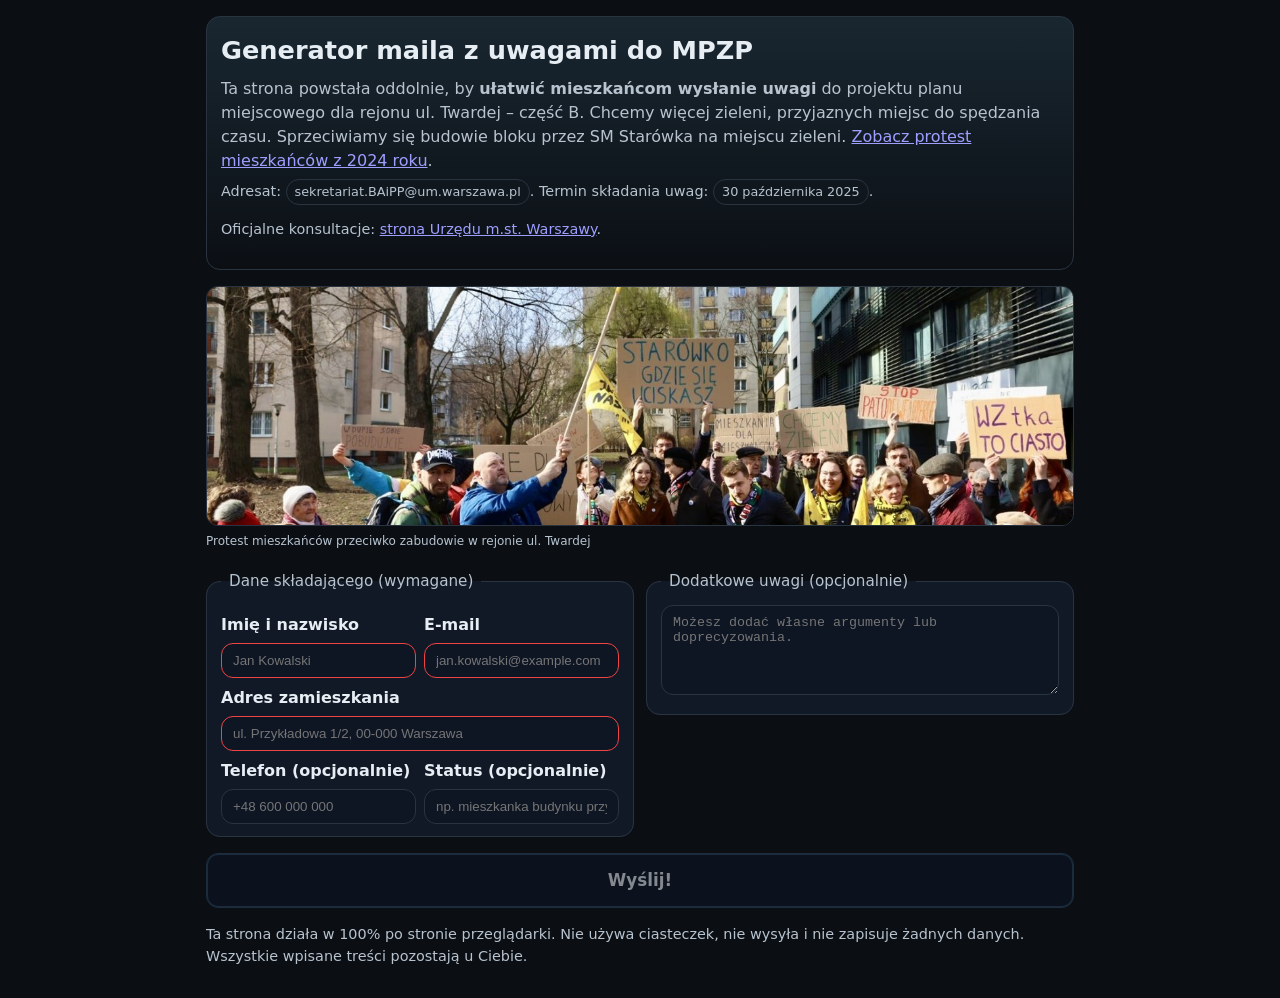
==== mpzp/index.html @ 15e03840 "Generator" ====
<!doctype html>
<html lang="pl">

<head>
    <meta charset="utf-8" />
    <meta name="viewport" content="width=device-width, initial-scale=1" />
    <meta name="description"
        content="Generator maila z uwagami do projektu MPZP rejonu ul. Twardej – część B. Wpisz dane, otrzymaj gotowy tekst i wyślij jednym kliknięciem – wszystko lokalnie w przeglądarce." />
    <meta name="color-scheme" content="dark" />
    <style>
        :root {
            --bg: #0b0f14;
            --panel: #121926;
            --muted: #2a3441;
            --text: #e6edf3;
            --sub: #b7c3cf;
            --accent: #7cd2ff;
        }

        * {
            box-sizing: border-box;
        }

        html,
        body {
            height: 100%;
        }

        body {
            margin: 0;
            font: 16px/1.5 system-ui, Segoe UI, Roboto, Helvetica, Arial, sans-serif;
            background: var(--bg);
            color: var(--text);
        }

        .wrap {
            max-width: 900px;
            margin: 0 auto;
            padding: 16px;
        }

        header {
            background: linear-gradient(180deg, rgba(124, 210, 255, .12), rgba(124, 210, 255, 0));
            border: 1px solid var(--muted);
            padding: 14px;
            border-radius: 14px;
        }

        h1 {
            margin: 0 0 8px;
            font-size: 1.6rem;
        }

        p.lead {
            margin: 0;
            color: var(--sub);
        }

        .grid {
            display: grid;
            grid-template-columns: 1fr;
            gap: 12px;
            margin-top: 8px;
            align-items: start;
        }

        @media (min-width:880px) {
            .grid {
                grid-template-columns: 1fr 1fr;
            }

            .grid .btns {
                grid-column: 1 / -1;
            }
        }

        fieldset {
            border: 1px solid var(--muted);
            border-radius: 14px;
            padding: 12px 14px;
            background: var(--panel);
        }

        legend {
            padding: 0 8px;
            color: var(--sub);
            font-size: .95rem;
        }

        label {
            display: block;
            font-weight: 600;
            margin: 8px 0 6px;
        }

        input[type="text"],
        input[type="email"],
        input[type="tel"],
        textarea {
            width: 100%;
            padding: 9px 11px;
            background: #0e1523;
            border: 1px solid var(--muted);
            color: var(--text);
            border-radius: 12px;
        }

        textarea {
            min-height: 90px;
            resize: vertical;
        }

        input:required:invalid {
            border-color: #ef4444;
        }

        .inline {
            display: grid;
            grid-template-columns: 1fr 1fr;
            gap: 8px;
        }

        .btns {
            display: flex;
            flex-direction: column;
            gap: 8px;
        }

        a.a-btn,
        button.btn {
            appearance: none;
            border: 1px solid #334155;
            background: #101827;
            color: var(--text);
            padding: 10px 14px;
            border-radius: 12px;
            cursor: pointer;
            font-weight: 600;
            text-decoration: none;
        }

        a.a-btn.primary,
        button.btn.primary {
            background: #0b1526;
            border-color: #2b435f;
            box-shadow: inset 0 0 0 1px rgba(124, 210, 255, .25);
        }

        a.a-btn.disabled {
            opacity: .55;
            cursor: not-allowed;
        }

        #mailto.primary {
            font-size: 1.05rem;
            padding: 14px 20px;
            width: 100%;
            text-align: center;
        }

        a.a-btn:focus,
        button.btn:focus,
        input:focus,
        textarea:focus {
            outline: 2px solid var(--accent);
            outline-offset: 2px;
        }

        figure.protest {
            margin: 16px 0 20px;
        }

        figure.protest img {
            width: 100%;
            height: auto;
            max-height: 240px;
            object-fit: cover;
            border: 1px solid var(--muted);
            border-radius: 12px;
            display: block;
        }

        figure.protest figcaption {
            font-size: .75rem;
            color: var(--sub);
            margin-top: 6px;
        }

        .kicker {
            font-size: .9rem;
            color: var(--sub);
            margin-top: 6px;
        }

        .badge {
            display: inline-block;
            font-size: .8rem;
            padding: 2px 8px;
            border-radius: 999px;
            border: 1px solid var(--muted);
            color: var(--sub);
        }

        .foot {
            margin-top: 16px;
            color: var(--sub);
            font-size: .9rem;
        }

        .visually-hidden {
            position: absolute !important;
            height: 1px;
            width: 1px;
            overflow: hidden;
            clip: rect(1px, 1px, 1px, 1px);
            white-space: nowrap;
        }
    </style>
</head>

<body>
    <div class="wrap">
        <header role="banner">
            <h1>Generator maila z uwagami do MPZP</h1>
            <p class="lead">Ta strona powstała oddolnie, by <strong>ułatwić mieszkańcom wysłanie uwagi</strong> do
                projektu planu miejscowego dla rejonu ul. Twardej – część B. Chcemy więcej zieleni, przyjaznych miejsc
                do spędzania czasu. Sprzeciwiamy się budowie bloku przez SM Starówka na miejscu zieleni. <a
                    href="https://warszawa.naszemiasto.pl/protest-mieszkancow-na-warszawskiej-woli-przeciwko/ar/c1-9646113"
                    target="_blank" rel="noopener noreferrer">Zobacz protest mieszkańców z 2024 roku</a>.</p>
            <p class="kicker">Adresat: <span class="badge" id="badgeTo">sekretariat.BAiPP@um.warszawa.pl</span>. Termin
                składania uwag: <span class="badge">30 października 2025</span>. </p>
            <p class="kicker">Oficjalne konsultacje: <a
                    href="https://konsultacje.um.warszawa.pl/processes/mpzp-Twarda-B" target="_blank"
                    rel="noopener noreferrer">strona Urzędu m.st. Warszawy</a>.</p>
        </header>

        <figure class="protest">
            <img src="protest.jpg"
                alt="Protest mieszkańców w rejonie ul. Twardej – transparenty i uczestnicy domagający się zachowania zieleni"
                loading="lazy" decoding="async" />
            <figcaption>Protest mieszkańców przeciwko zabudowie w rejonie ul. Twardej</figcaption>
        </figure>

        <form id="form" class="grid">
            <fieldset style="margin:0">
                <legend>Dane składającego (wymagane)</legend>
                <div class="inline">
                    <div>
                        <label for="name">Imię i nazwisko</label>
                        <input id="name" name="name" type="text" placeholder="Jan Kowalski" required
                            autocomplete="name" />
                    </div>
                    <div>
                        <label for="email">E‑mail</label>
                        <input id="email" name="email" type="email" placeholder="jan.kowalski@example.com" required
                            autocomplete="email" />
                    </div>
                </div>
                <label for="addr">Adres zamieszkania</label>
                <input id="addr" name="addr" type="text" placeholder="ul. Przykładowa 1/2, 00-000 Warszawa" required
                    autocomplete="street-address" />
                <div class="inline">
                    <div>
                        <label for="phone">Telefon (opcjonalnie)</label>
                        <input id="phone" name="phone" type="tel" placeholder="+48 600 000 000" autocomplete="tel" />
                    </div>
                    <div>
                        <label for="status">Status (opcjonalnie)</label>
                        <input id="status" name="status" type="text"
                            placeholder="np. mieszkanka budynku przy ul. Twardej 56A" />
                    </div>
                </div>
            </fieldset>

            <fieldset style="margin:0">
                <legend>Dodatkowe uwagi (opcjonalnie)</legend>
                <label for="extra" class="visually-hidden">Dodatkowe uwagi</label>
                <textarea id="extra" name="extra"
                    placeholder="Możesz dodać własne argumenty lub doprecyzowania."></textarea>
            </fieldset>

            <div class="btns" style="grid-column:1 / -1; margin:4px 0 0">
                <a id="mailto" class="a-btn primary" href="#" target="_blank" rel="noopener" aria-disabled="true"
                    title="Uzupełnij wymagane dane">Wyślij!</a>
            </div>
        </form>

        <footer class="foot" aria-label="Informacje i prywatność">
            <p>Ta strona działa w 100% po stronie przeglądarki. Nie używa ciasteczek, nie wysyła i nie zapisuje żadnych
                danych. Wszystkie wpisane treści pozostają u Ciebie.</p>
        </footer>
    </div>

    <script>
        const $ = (sel) => document.querySelector(sel);
        const TO = 'sekretariat.BAiPP@um.warszawa.pl';
        const SUBJECT = 'Uwaga do projektu MPZP rejonu ul. Twardej – część B';

        function sanitize(s) {
            return (s || '').toString().replace(/[\x00-\x09\x0B\x0C\x0E-\x1F]/g, '');
        }

        function normalizeLines(s) {
            return (s || '')
                .replace(/\r\n?|\n/g, '\n')
                .replace(/\n{3,}/g, '\n\n');
        }

        function formatDatePL(d) {
            return new Intl.DateTimeFormat('pl-PL', { year: 'numeric', month: 'long', day: 'numeric' }).format(d);
        }

        function buildBody() {
            const name = sanitize($('#name')?.value.trim());
            const email = sanitize($('#email')?.value.trim());
            const addr = sanitize($('#addr')?.value.trim());
            const phone = sanitize($('#phone')?.value.trim());
            const status = sanitize($('#status')?.value.trim());
            const extraRaw = $('#extra')?.value || '';
            const extra = normalizeLines(sanitize(extraRaw.trim()));
            const dateStr = formatDatePL(new Date());

            const lines = [];
            // Nagłówek i dotyczy
            lines.push('Uwaga do projektu MPZP "Rejon ulicy Twardej – część B"');
            lines.push('');
            lines.push('Dotyczy: wyłożonego do publicznego wglądu projektu MPZP "Rejon ulicy Twardej – część B".');
            lines.push('');
            // Sekcja 1
            lines.push('1) Teren 12.4.MW-U (między ul. Twardą, Sienną i Żelazną)');
            lines.push('');
            lines.push('Wnoszę o utrzymanie bez zmian projektowanych rozwiązań, w szczególności:');
            lines.push('- ustanowienia strefy zieleni (zieleń urządzona i mała architektura, bez zabudowy kubaturowej),');
            lines.push('- ogólnodostępnego powiązania pieszego przez teren wraz z zakazem grodzenia i określeniem minimalnej szerokości zapewniającej komfort ruchu,');
            lines.push('- ochrony istniejących drzew oraz wprowadzenia obowiązku nasadzeń kompensacyjnych w razie kolizji,');
            lines.push('- ograniczeń gabarytów zabudowy w pozostałej części terenu.');
            lines.push('');
            lines.push('Uzasadnienie:');
            lines.push('Mieszkańcy okolicznych budynków jednoznacznie sprzeciwiają się zabudowie tej działki. W 2024 r. przeprowadzono protesty społeczne i złożono liczne uwagi popierające utrzymanie zieleni i ciągu pieszego. W sprawie prób realizacji inwestycji toczą się postępowania (w tym przed SKO); SM "Starówka" nie posiada decyzji o warunkach zabudowy ani pozwolenia na budowę. Zachowanie obecnych zapisów planu jest konieczne dla ochrony interesu publicznego: zapewnienia dostępu do światła dziennego, przewietrzania kwartału, funkcji rekreacyjnych i klimatycznych zieleni oraz bezpiecznych powiązań pieszych.');
            lines.push('');
            lines.push('Wnoszę o nieuwzględnianie uwag dążących do dopuszczenia nowej kubatury kosztem zieleni, ograniczenia ciągu pieszego lub zwiększenia parametrów zabudowy.');
            lines.push('');
            // Sekcja 2
            lines.push('2) Skwer Zgrupowania AK "Chrobry II" (kwartał Chmielna–Twarda–Miedziana)');
            lines.push('');
            lines.push('Popieram i wnoszę o utrzymanie zapisów wzmacniających funkcję skweru publicznego. Obecnie teren ten jest skwerem jedynie teoretycznie.');
            lines.push('- priorytetem powinno być pełne urządzenie skweru (zieleń wysoka i retencyjna, mała architektura, możliwość lokalizacji placu zabaw),');
            lines.push('- należy ograniczać parkowanie naziemne i powierzchnie utwardzone do niezbędnego minimum,');
            lines.push('- nasadzenia drzew i krzewów prowadzić zgodnie z miejskimi standardami (ochrona bryły korzeniowej, misy glebowe, dobór gatunkowy wspierający retencję).');
            lines.push('');
            // Sekcja 3
            lines.push('3) Szpalery drzew i zazielenianie ulic');
            lines.push('');
            lines.push('Popieram utrzymanie i uzupełnianie szpalerów drzew oraz pasów zieleni przyulicznej wzdłuż ul. Twardej, Chmielnej, Siennej, Żelaznej i Miedzianej. Wnoszę o przyjęcie zasady pierwszeństwa relokacji infrastruktury technicznej nad wycinką oraz o pełną, jakościową kompensację przy nieuniknionych kolizjach.');
            lines.push('');
            // Sekcja 4
            lines.push('4) Dostępność i ciągłość przestrzeni publicznych');
            lines.push('');
            lines.push('Popieram zapisy zapewniające ogólnodostępność terenów zieleni i przejść pieszych oraz zakaz grodzenia przestrzeni pełniących funkcje komunikacyjne i rekreacyjne dla mieszkańców.');
            lines.push('');
            lines.push('---');
            lines.push('');
            lines.push('Obszar objęty planem charakteryzuje się niedoborem dostępnej zieleni i miejsc do spędzania czasu. Projektowane rozwiązania:');
            lines.push('- podnoszą jakość życia mieszkańców (mikroklimat, cień, retencja, rekreacja codzienna),');
            lines.push('- chronią nasłonecznienie i przewietrzanie istniejącej zabudowy,');
            lines.push('- wzmacniają bezpieczeństwo i ciągłość ruchu pieszego,');
            lines.push('- realizują ład przestrzenny i interes publiczny, który w tej sprawie powinien przeważać nad interesem inwestycyjnym pojedynczego podmiotu.');
            lines.push('');
            lines.push('---');
            lines.push('');
            // Konkluzja
            lines.push('Konkluzja');
            lines.push('');
            lines.push('Wnoszę o uchwalenie planu w zaproponowanym kształcie oraz o odrzucenie uwag osłabiających ochronę zieleni, ciągów pieszych i parametry ograniczające dogęszczanie, w szczególności w odniesieniu do terenu 12.4.MW-U.');
            lines.push('');
            lines.push('Podziękowanie: Dziękuję autorom planu i zespołowi BAiPP za uwzględnienie głosu społeczności w projektowanych rozwiązaniach. Wyrażam nadzieję, że przedstawione zapisy zostaną utrzymane w finalnej uchwale dla dobra mieszkańców i jakości przestrzeni publicznej.');
            if (extra) {
                lines.push('');
                lines.push('Dodatkowe uwagi');
                lines.push('');
                lines.push(extra);
            }
            lines.push('');
            lines.push('—');
            lines.push(`${dateStr}`);
            if (name) lines.push(name);
            if (addr) lines.push(addr);
            if (status) lines.push(status);
            if (phone) lines.push('tel.: ' + phone);
            if (email) lines.push(email);
            return lines.join('\n');
        }

        function missingRequired() {
            const missing = [];
            const nameEl = document.getElementById('name');
            const emailEl = document.getElementById('email');
            const addrEl = document.getElementById('addr');
            if (!nameEl.value.trim()) missing.push('imię i nazwisko');
            if (!addrEl.value.trim()) missing.push('adres');
            if (!emailEl.value.trim() || !emailEl.checkValidity()) missing.push('e‑mail (nieprawidłowy)');
            return missing;
        }

        function updateUI() {
            const body = buildBody();
            const missing = missingRequired();
            const mailto = $('#mailto');
            if (missing.length > 0) {
                if (mailto) {
                    mailto.classList.add('disabled');
                    mailto.setAttribute('aria-disabled', 'true');
                    mailto.dataset.disabled = 'true';
                    mailto.setAttribute('href', '#');
                    mailto.setAttribute('title', 'Uzupełnij: ' + missing.join(', '));
                }
                return;
            }
            const bodyForMailto = body.replace(/\n/g, '\r\n');
            const params = new URLSearchParams();
            params.set('subject', SUBJECT);
            params.set('body', bodyForMailto);
            const href = `mailto:${TO}?${params.toString()}`;
            if (mailto) {
                mailto.classList.remove('disabled');
                mailto.removeAttribute('aria-disabled');
                delete mailto.dataset.disabled;
                mailto.removeAttribute('title');
                mailto.setAttribute('href', href);
            }
        }

        document.addEventListener('DOMContentLoaded', () => {
            const form = document.getElementById('form');
            form.addEventListener('input', updateUI);
            form.addEventListener('change', updateUI);
            const mailto = document.getElementById('mailto');
            mailto.addEventListener('click', (e) => {
                if (mailto.dataset.disabled === 'true') {
                    e.preventDefault();
                }
            });
            updateUI();
        });
    </script>
</body>

</html>
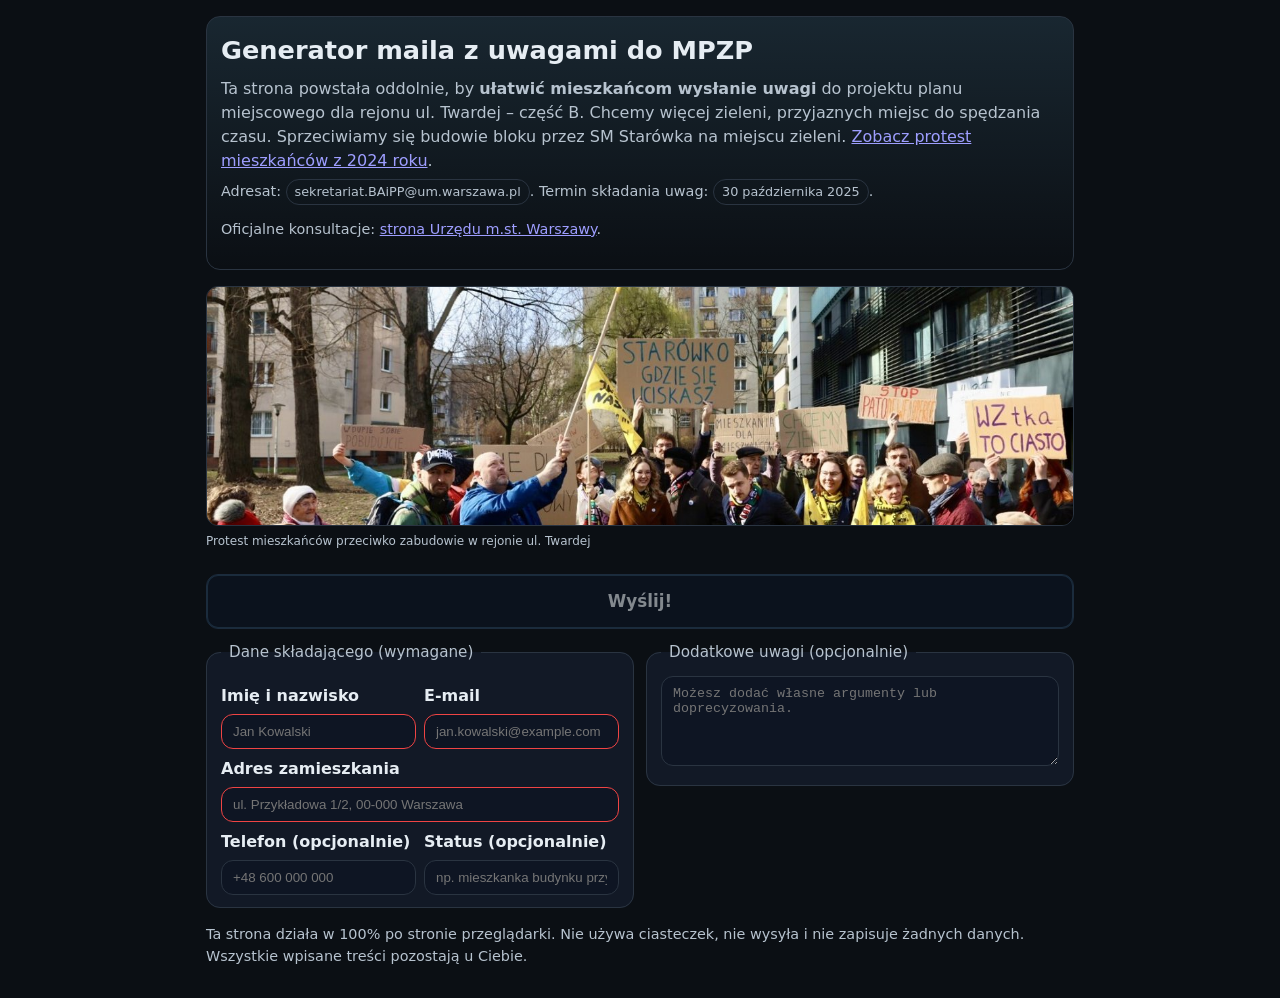
==== commit 0c862910: "Przycisk wyżej" ====
--- a/mpzp/index.html
+++ b/mpzp/index.html
@@ -242,6 +242,11 @@
         </figure>
 
         <form id="form" class="grid">
+            <div class="btns" style="grid-column:1 / -1; margin:4px 0 0">
+                <a id="mailto" class="a-btn primary" href="#" target="_blank" rel="noopener" aria-disabled="true"
+                    title="Uzupełnij wymagane dane">Wyślij!</a>
+            </div>
+
             <fieldset style="margin:0">
                 <legend>Dane składającego (wymagane)</legend>
                 <div class="inline">
@@ -279,10 +284,6 @@
                     placeholder="Możesz dodać własne argumenty lub doprecyzowania."></textarea>
             </fieldset>
 
-            <div class="btns" style="grid-column:1 / -1; margin:4px 0 0">
-                <a id="mailto" class="a-btn primary" href="#" target="_blank" rel="noopener" aria-disabled="true"
-                    title="Uzupełnij wymagane dane">Wyślij!</a>
-            </div>
         </form>
 
         <footer class="foot" aria-label="Informacje i prywatność">
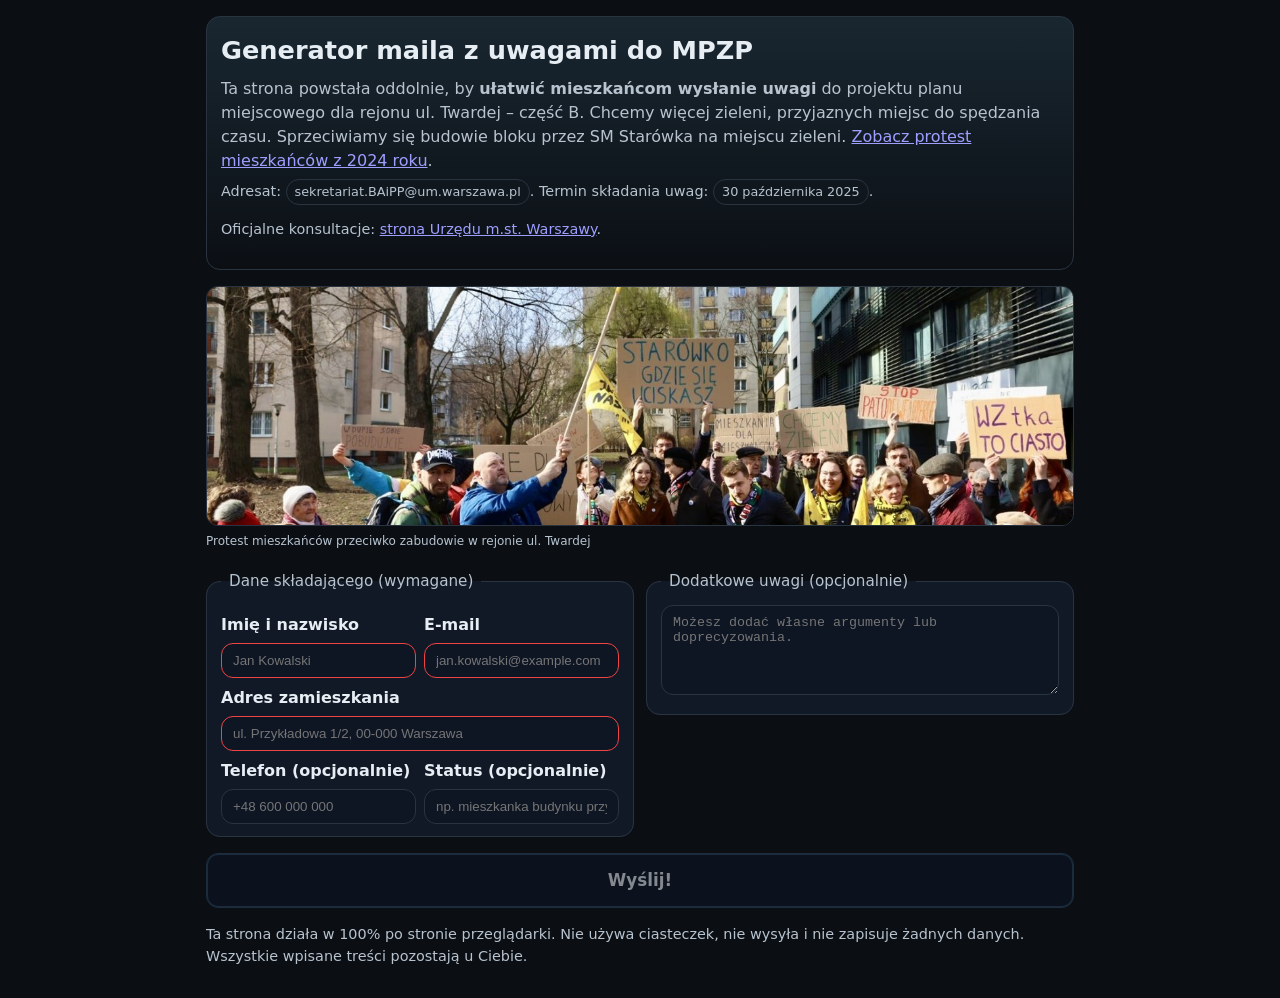
==== commit 84fcef5c: "Spacje zamiast +" ====
--- a/mpzp/index.html
+++ b/mpzp/index.html
@@ -216,6 +216,13 @@
             white-space: nowrap;
         }
     </style>
+    <!-- Privacy-friendly analytics by Plausible -->
+    <script async src="https://plausible.io/js/pa-fuaEQUmUF3uFxCuERv-2C.js"></script>
+    <script>
+        window.plausible = window.plausible || function () { (plausible.q = plausible.q || []).push(arguments) }, plausible.init = plausible.init || function (i) { plausible.o = i || {} };
+        plausible.init()
+    </script>
+
 </head>
 
 <body>
@@ -242,11 +249,6 @@
         </figure>
 
         <form id="form" class="grid">
-            <div class="btns" style="grid-column:1 / -1; margin:4px 0 0">
-                <a id="mailto" class="a-btn primary" href="#" target="_blank" rel="noopener" aria-disabled="true"
-                    title="Uzupełnij wymagane dane">Wyślij!</a>
-            </div>
-
             <fieldset style="margin:0">
                 <legend>Dane składającego (wymagane)</legend>
                 <div class="inline">
@@ -284,6 +286,11 @@
                     placeholder="Możesz dodać własne argumenty lub doprecyzowania."></textarea>
             </fieldset>
 
+            <div class="btns" style="grid-column:1 / -1; margin:4px 0 0">
+                <a id="mailto" class="a-btn primary" href="#" target="_blank" rel="noopener" aria-disabled="true"
+                    title="Uzupełnij wymagane dane">Wyślij!</a>
+            </div>
+
         </form>
 
         <footer class="foot" aria-label="Informacje i prywatność">
@@ -417,11 +424,12 @@
                 }
                 return;
             }
+            // Użyj ręcznego kodowania zamiast URLSearchParams, żeby spacje były %20 (a nie '+') na mobilnych klientach poczty
             const bodyForMailto = body.replace(/\n/g, '\r\n');
-            const params = new URLSearchParams();
-            params.set('subject', SUBJECT);
-            params.set('body', bodyForMailto);
-            const href = `mailto:${TO}?${params.toString()}`;
+            const enc = (s) => encodeURIComponent(s)
+                // RFC 3986 poprawka dla kilku znaków (opcjonalne, bezpieczeństwo)
+                .replace(/[!'()*]/g, c => '%' + c.charCodeAt(0).toString(16).toUpperCase());
+            const href = `mailto:${TO}?subject=${enc(SUBJECT)}&body=${enc(bodyForMailto)}`;
             if (mailto) {
                 mailto.classList.remove('disabled');
                 mailto.removeAttribute('aria-disabled');
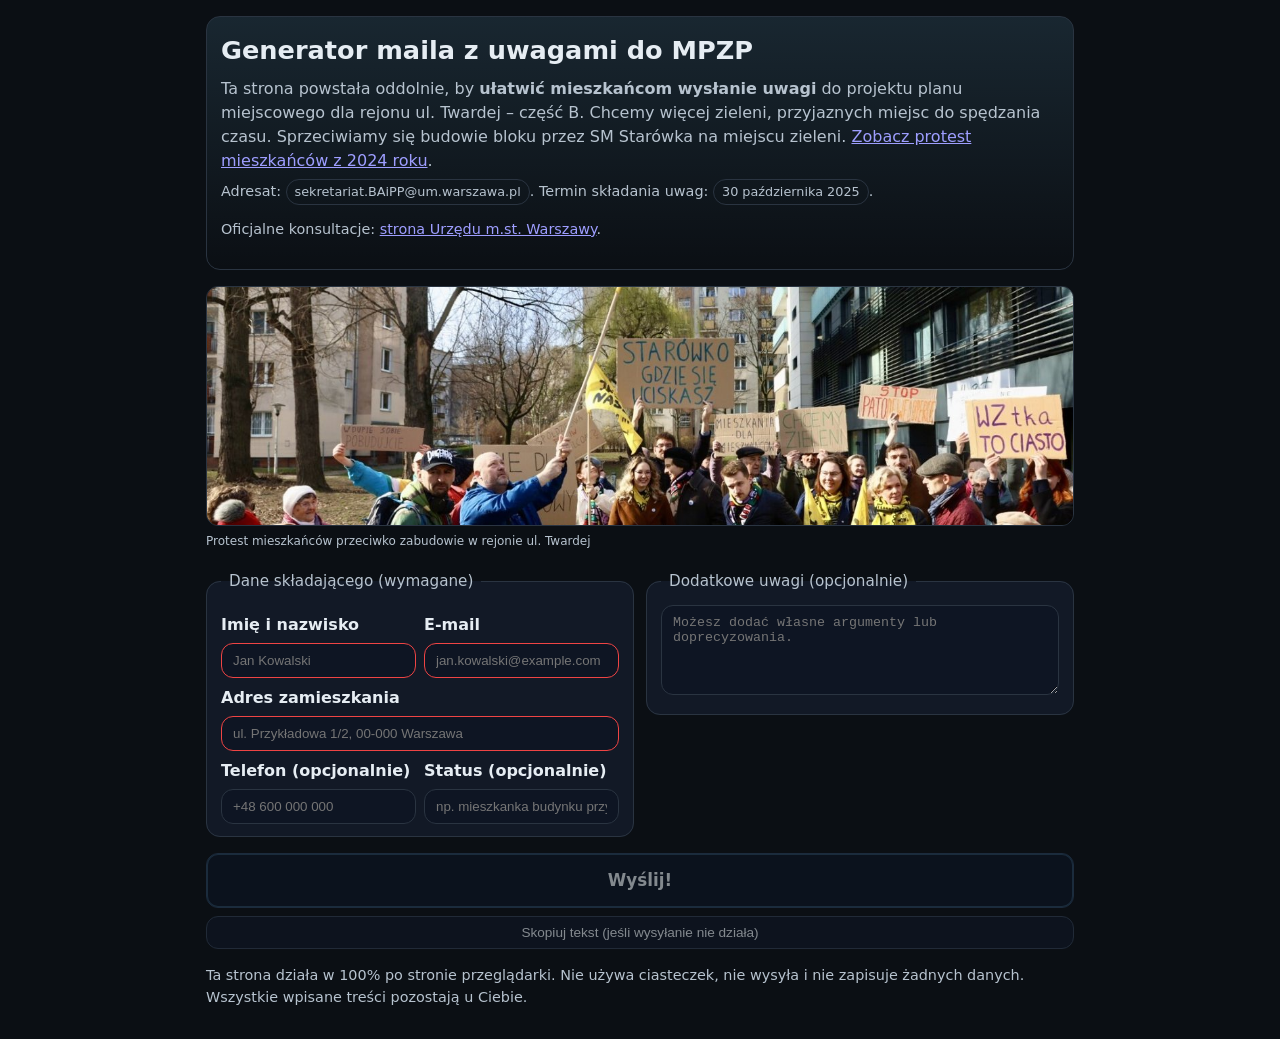
==== commit b407d9de: "Kopiowanie tekstu" ====
--- a/mpzp/index.html
+++ b/mpzp/index.html
@@ -137,6 +137,21 @@
             cursor: pointer;
             font-weight: 600;
             text-decoration: none;
+        }
+
+        /* Wtórny, mniejszy przycisk (kopiuj) */
+        .btn.secondary {
+            font-weight: 500;
+            padding: 8px 12px;
+            font-size: .85rem;
+            opacity: .9;
+        }
+
+        /* Wspólny disabled dla obu typów */
+        a.a-btn.disabled,
+        button.btn.disabled {
+            opacity: .55;
+            cursor: not-allowed;
         }
 
         a.a-btn.primary,
@@ -289,6 +304,9 @@
             <div class="btns" style="grid-column:1 / -1; margin:4px 0 0">
                 <a id="mailto" class="a-btn primary" href="#" target="_blank" rel="noopener" aria-disabled="true"
                     title="Uzupełnij wymagane dane">Wyślij!</a>
+                <button id="copyBtn" type="button" class="btn secondary disabled" aria-disabled="true" disabled
+                    title="Najpierw uzupełnij wymagane dane">Skopiuj tekst (jeśli wysyłanie nie działa)</button>
+                <div id="copyStatus" class="visually-hidden" aria-live="polite"></div>
             </div>
 
         </form>
@@ -414,6 +432,7 @@
             const body = buildBody();
             const missing = missingRequired();
             const mailto = $('#mailto');
+            const copyBtn = document.getElementById('copyBtn');
             if (missing.length > 0) {
                 if (mailto) {
                     mailto.classList.add('disabled');
@@ -421,6 +440,12 @@
                     mailto.dataset.disabled = 'true';
                     mailto.setAttribute('href', '#');
                     mailto.setAttribute('title', 'Uzupełnij: ' + missing.join(', '));
+                }
+                if (copyBtn) {
+                    copyBtn.classList.add('disabled');
+                    copyBtn.setAttribute('aria-disabled', 'true');
+                    copyBtn.disabled = true;
+                    copyBtn.setAttribute('title', 'Najpierw uzupełnij: ' + missing.join(', '));
                 }
                 return;
             }
@@ -437,6 +462,12 @@
                 mailto.removeAttribute('title');
                 mailto.setAttribute('href', href);
             }
+            if (copyBtn) {
+                copyBtn.classList.remove('disabled');
+                copyBtn.removeAttribute('aria-disabled');
+                copyBtn.disabled = false;
+                copyBtn.removeAttribute('title');
+            }
         }
 
         document.addEventListener('DOMContentLoaded', () => {
@@ -449,6 +480,43 @@
                     e.preventDefault();
                 }
             });
+
+            // Kopiowanie do schowka – fallback jeśli mailto nie działa
+            const copyBtn = document.getElementById('copyBtn');
+            const copyStatus = document.getElementById('copyStatus');
+            if (copyBtn) {
+                copyBtn.addEventListener('click', async () => {
+                    const text = buildBody();
+                    let ok = false;
+                    try {
+                        await navigator.clipboard.writeText(text);
+                        ok = true;
+                    } catch (err) {
+                        // Fallback: tymczasowe textarea
+                        try {
+                            const ta = document.createElement('textarea');
+                            ta.value = text;
+                            ta.style.position = 'fixed';
+                            ta.style.top = '-9999px';
+                            document.body.appendChild(ta);
+                            ta.focus();
+                            ta.select();
+                            const res = document.execCommand('copy');
+                            document.body.removeChild(ta);
+                            ok = res;
+                        } catch (e2) {
+                            ok = false;
+                        }
+                    }
+                    if (copyStatus) {
+                        copyStatus.classList.remove('visually-hidden');
+                        copyStatus.textContent = ok ? 'Skopiowano tekst uwagi do schowka.' : 'Nie udało się skopiować – zaznacz i skopiuj ręcznie.';
+                        setTimeout(() => {
+                            copyStatus.classList.add('visually-hidden');
+                        }, 4000);
+                    }
+                });
+            }
             updateUI();
         });
     </script>
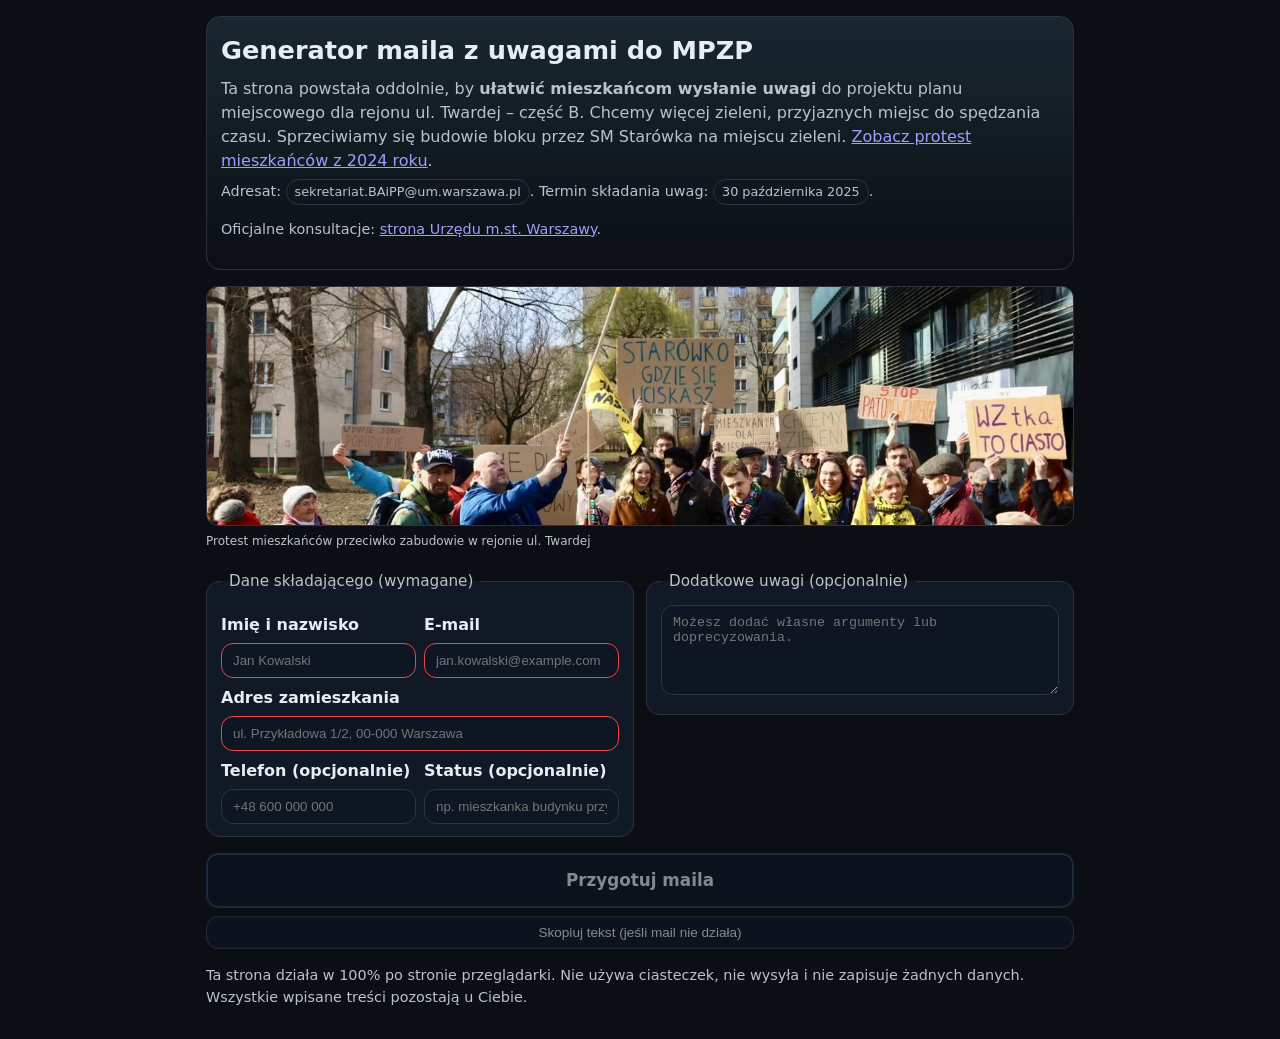
==== commit 3d0e885f: "Wyślij -> przygotuj maila" ====
--- a/mpzp/index.html
+++ b/mpzp/index.html
@@ -303,9 +303,9 @@
 
             <div class="btns" style="grid-column:1 / -1; margin:4px 0 0">
                 <a id="mailto" class="a-btn primary" href="#" target="_blank" rel="noopener" aria-disabled="true"
-                    title="Uzupełnij wymagane dane">Wyślij!</a>
+                    title="Uzupełnij wymagane dane">Przygotuj maila</a>
                 <button id="copyBtn" type="button" class="btn secondary disabled" aria-disabled="true" disabled
-                    title="Najpierw uzupełnij wymagane dane">Skopiuj tekst (jeśli wysyłanie nie działa)</button>
+                    title="Najpierw uzupełnij wymagane dane">Skopiuj tekst (jeśli mail nie działa)</button>
                 <div id="copyStatus" class="visually-hidden" aria-live="polite"></div>
             </div>
 
